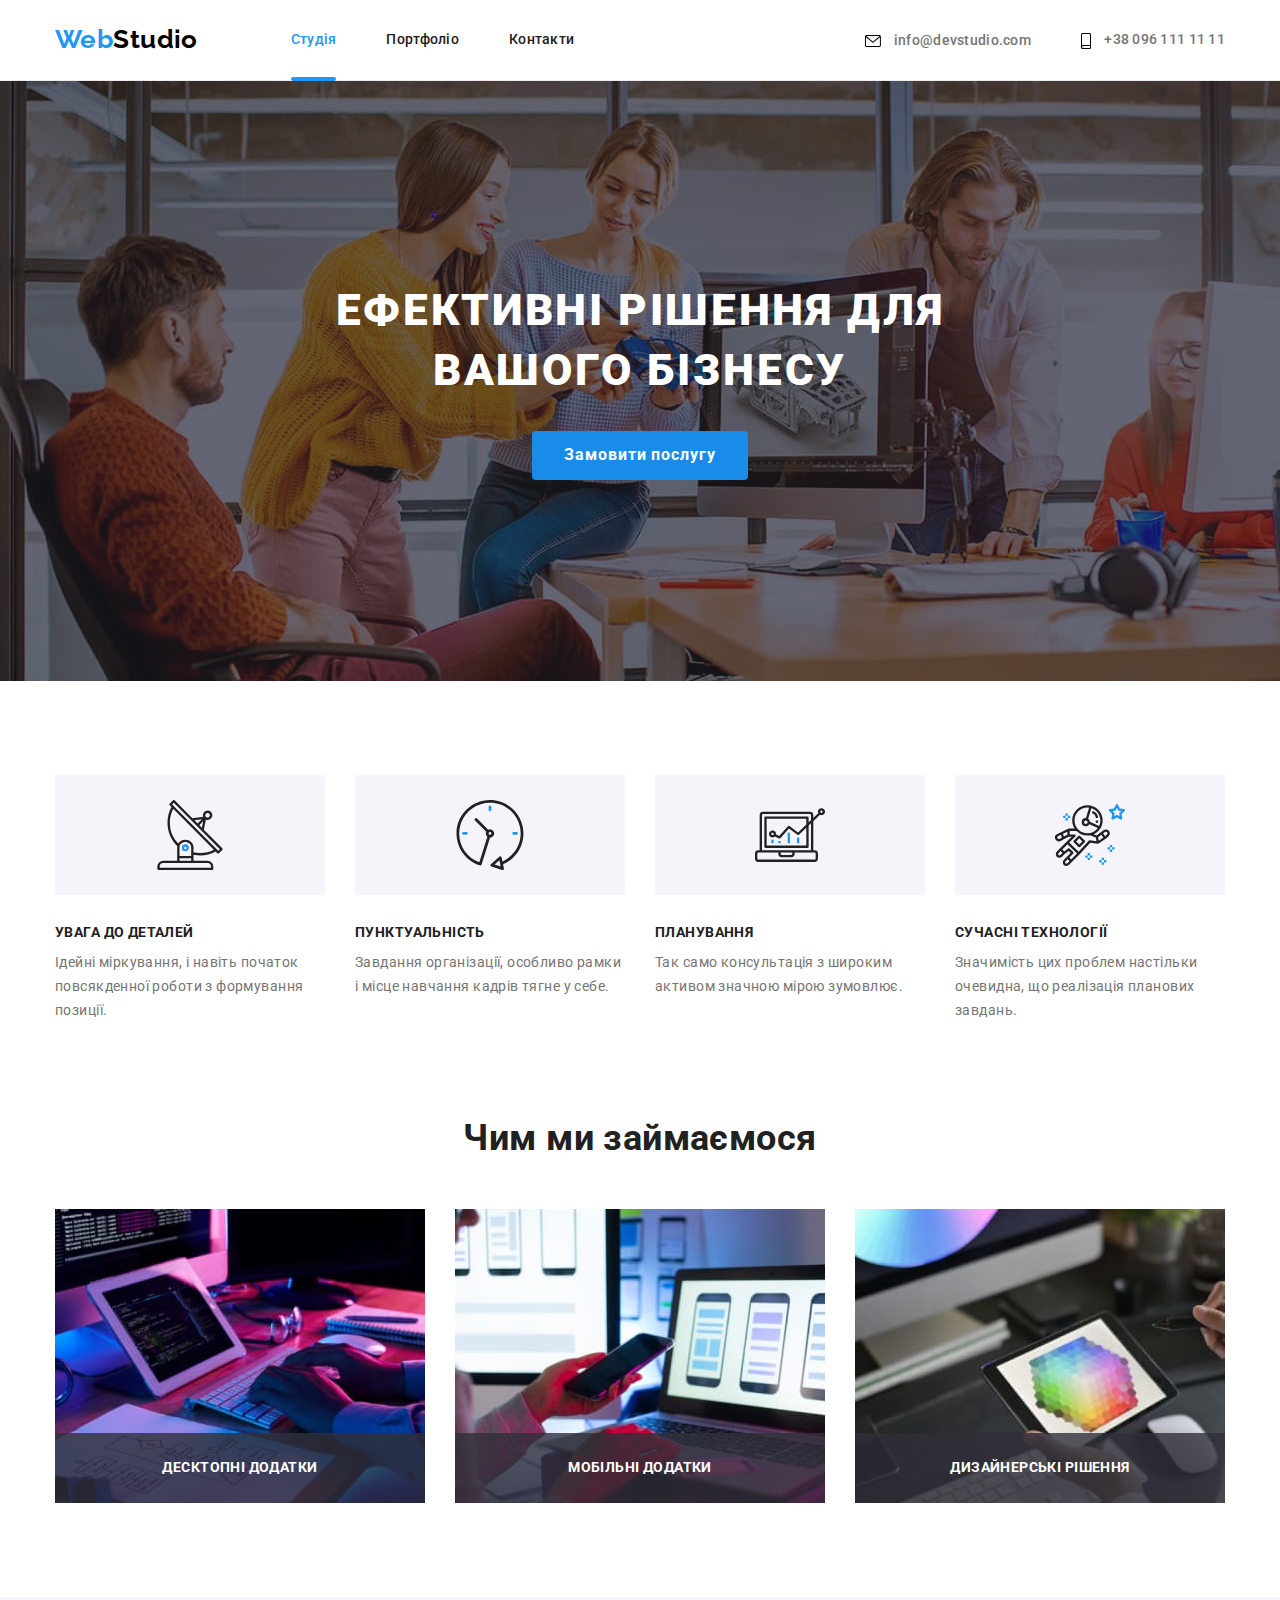
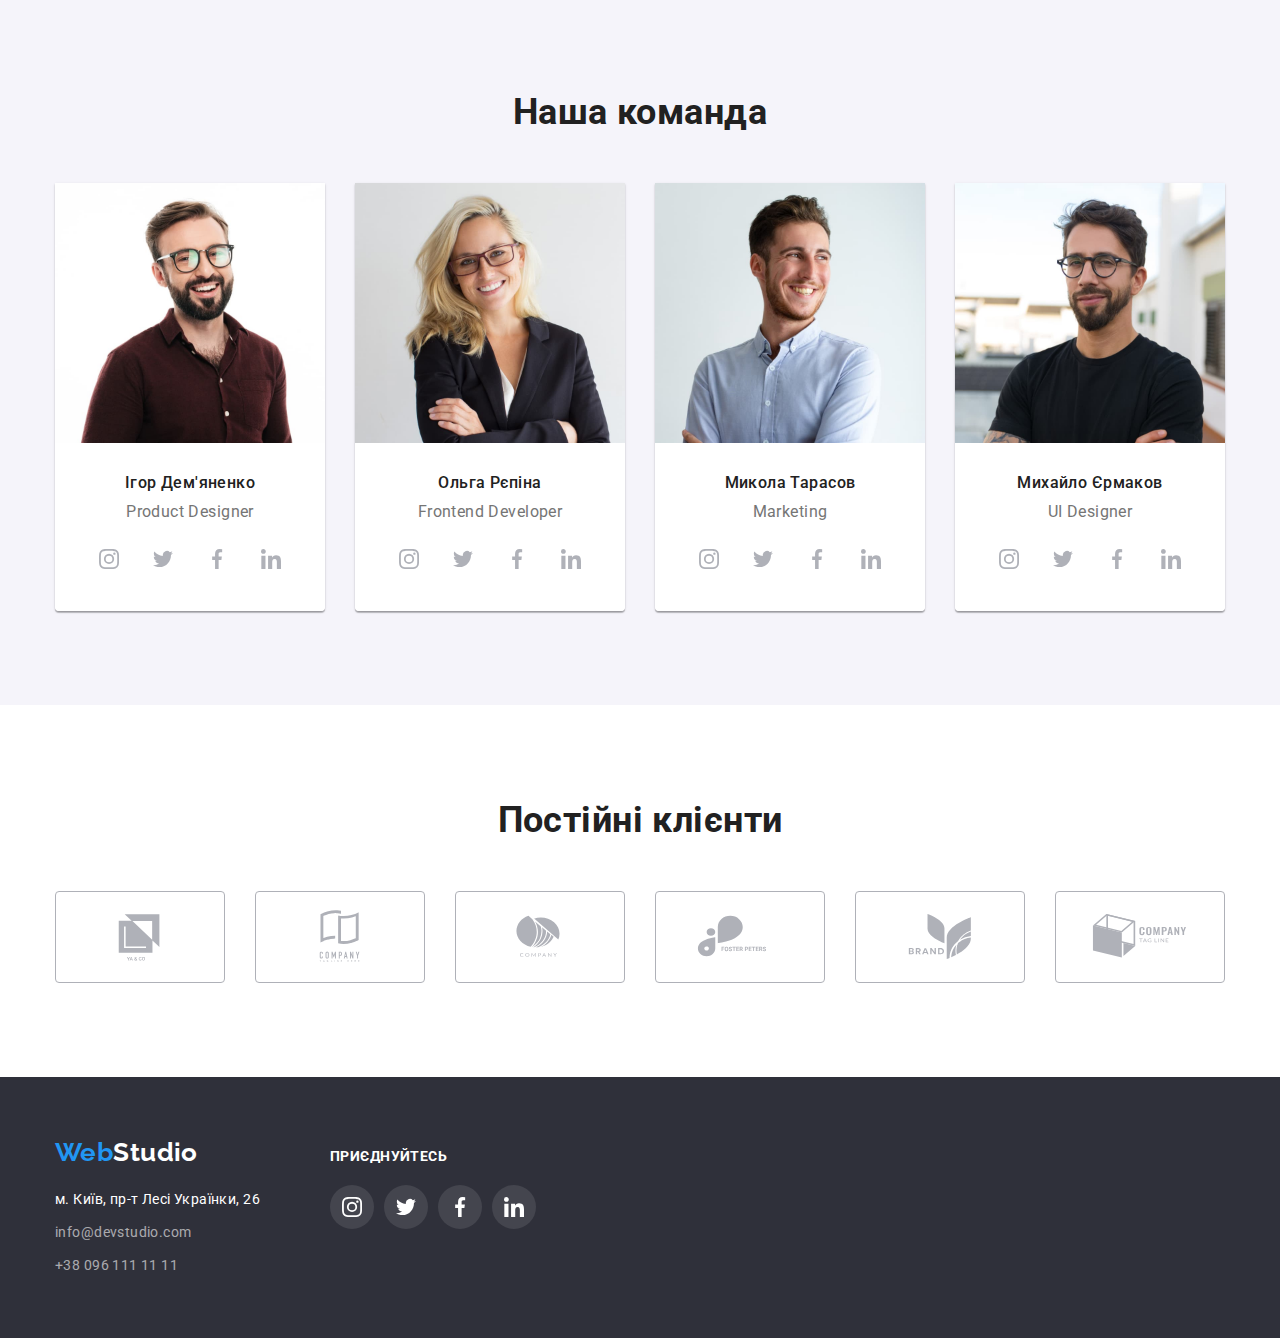
==== index.html @ 35d609b6 "початок дз5" ====
<!DOCTYPE html>
<html lang="uk">
  <head>
    <meta charset="UTF-8" />
    <meta http-equiv="X-UA-Compatible" content="IE=edge" />
    <meta name="viewport" content="width=device-width, initial-scale=1.0" />
    <title>Document</title>
    <link
      href="https://fonts.googleapis.com/css2?family=Raleway:wght@700&family=Roboto:wght@400;500;700;900&display=swap"
      rel="stylesheet"
    />
    <link
      rel="stylesheet"
      href="https://cdnjs.cloudflare.com/ajax/libs/modern-normalize/1.1.0/modern-normalize.min.css"
    />
    <link rel="stylesheet" href="./css/styles.css" />
  </head>
  <body>
    <!-- Шапка Студія-->
    <header class="header">
      <div class="header-main container">
        <a href="./index.html" class="nav-logo"><span class="logo-text">Web</span>Studio</a>
        <nav class="site-nav">
          <ul class="list-nav">
            <li><a href="./index.html" class="current header-link">Студія</a></li>
            <li><a href="./portfolio.html" class="header-link">Портфоліо</a></li>
            <li><a href="" class="header-link">Контакти</a></li>
          </ul>
        </nav>
        <ul class="list-contact">
          <li>
            <a class="contact-link" href="mailto:info@devstudio.com">
              <svg class="contact-icon" width="16px" height="12px">
                <use href="./images/icons.svg#icon-envelope"></use>
              </svg>
              info@devstudio.com</a
            >
          </li>
          <li>
            <a class="contact-link" href="tel:380961111111"
              ><svg class="contact-icon" width="10px" height="16px">
                <use href="./images/icons.svg#icon-smartphone"></use>
              </svg>
              +38 096 111 11 11</a
            >
          </li>
        </ul>
      </div>
    </header>

    <main>
      <!--Герой-->
      <section class="hero">
        <div class="container">
          <h1 class="hero-title">Ефективні рішення для вашого бізнесу</h1>
          <button type="button" class="hero-button">Замовити послугу</button>
        </div>
      </section>

      <!--Переваги студії-->
      <section class="advantages section">
        <div class="container">
          <h2 class="visually-hidden">Переваги Студії</h2>
          <ul class="advantages-main">
            <li class="advantages-item">
              <div class="advantages-icon">
                <svg width="70px" height="70px">
                  <use href="./images/icons.svg#icon-antenna"></use>
                </svg>
              </div>
              <div class="advantages-content">
                <h3 class="advantages-title">Увага до деталей</h3>
                <p class="advantages-text">
                  Ідейні міркування, і навіть початок повсякденної роботи з формування позиції.
                </p>
              </div>
            </li>
            <li class="advantages-item">
              <div class="advantages-icon">
                <svg width="70px" height="70px">
                  <use href="./images/icons.svg#icon-clock"></use>
                </svg>
              </div>
              <div class="advantages-content">
                <h3 class="advantages-title">Пунктуальність</h3>
                <p class="advantages-text">
                  Завдання організації, особливо рамки і місце навчання кадрів тягне у себе.
                </p>
              </div>
            </li>
            <li class="advantages-item">
              <div class="advantages-icon">
                <svg width="70px" height="70px">
                  <use href="./images/icons.svg#icon-diagram"></use>
                </svg>
              </div>
              <div class="advantages-content">
                <h3 class="advantages-title">Планування</h3>
                <p class="advantages-text">
                  Так само консультація з широким активом значною мірою зумовлює.
                </p>
              </div>
            </li>
            <li class="advantages-item">
              <div class="advantages-icon">
                <svg width="70px" height="70px">
                  <use href="./images/icons.svg#icon-astronaut"></use>
                </svg>
              </div>
              <div class="advantages-content">
                <h3 class="advantages-title">Сучасні технології</h3>
                <p class="advantages-text">
                  Значимість цих проблем настільки очевидна, що реалізація планових завдань.
                </p>
              </div>
            </li>
          </ul>
        </div>
      </section>
      <!--Чим ми займаємось-->
      <section class="work section no-padding">
        <div class="container">
          <h2 class="work-title">Чим ми займаємося</h2>
          <ul class="work-main">
            <li class="work-item">
              <img
                class="work-img"
                src="./images/logo-1.jpg"
                alt="Робота It-спеціаліста з портативним комп'ютером"
                width="370"
              />
              <div class="work-thumb">
                <p class="work-text">Десктопні додатки</p>
              </div>
            </li>
            <li class="work-item">
              <img
                class="work-img"
                src="./images/logo-2.jpg"
                alt="Робота It-спеціаліста пралельно з комп'ютером та смартфоном"
                width="370"
              />
              <div class="work-thumb">
                <p class="work-text">Мобільні додатки</p>
              </div>
            </li>
            <li class="work-item">
              <img
                class="work-img"
                src="./images/logo-3.jpg"
                alt="Робота It-спеціаліста на планшеті з палітрою"
                width="370"
              />
              <div class="work-thumb">
                <p class="work-text">Дизайнерські рішення</p>
              </div>
            </li>
          </ul>
        </div>
      </section>
      <!--Наша команда-->
      <section class="team section">
        <div class="container">
          <h2 class="team-title">Наша команда</h2>
          <ul class="team-main">
            <li class="team-main-item">
              <img
                class="team-img"
                src="./images/igor.jpg"
                alt="Співробітник компанії Ігор Дем'яненко"
                width="270"
              />
              <div class="team-card">
                <h3 class="title-name">Ігор Дем'яненко</h3>
                <p class="team-text">Product Designer</p>
                <ul class="team-list">
                  <li class="team-item">
                    <a class="team-link" href="" target="_blank" rel="noopener noreferrer nofollow">
                      <svg class="team-icon" width="20px" height="20px">
                        <use href="./images/icons.svg#icon-instagram"></use>
                      </svg>
                    </a>
                  </li>
                  <li>
                    <a class="team-link" href="" target="_blank" rel="noopener noreferrer nofollow">
                      <svg class="team-icon" width="20px" height="20px">
                        <use href="./images/icons.svg#icon-twitter"></use>
                      </svg>
                    </a>
                  </li>
                  <li>
                    <a class="team-link" href="" target="_blank" rel="noopener noreferrer nofollow">
                      <svg class="team-icon" width="20px" height="20px">
                        <use href="./images/icons.svg#icon-facebook"></use>
                      </svg>
                    </a>
                  </li>
                  <li>
                    <a class="team-link" href="" target="_blank" rel="noopener noreferrer nofollow">
                      <svg class="team-icon" width="20px" height="20px">
                        <use href="./images/icons.svg#icon-linkedin"></use>
                      </svg>
                    </a>
                  </li>
                </ul>
              </div>
            </li>
            <li class="team-main-item">
              <img
                class="team-img"
                src="./images/olga.jpg"
                alt="Співробітник компанії Ольга Рєпіна"
                width="270"
              />
              <div class="team-card">
                <h3 class="title-name">Ольга Рєпіна</h3>
                <p class="team-text">Frontend Developer</p>
                <ul class="team-list">
                  <li class="team-item">
                    <a class="team-link" href="" target="_blank" rel="noopener noreferrer nofollow">
                      <svg class="team-icon" width="20px" height="20px">
                        <use href="./images/icons.svg#icon-instagram"></use>
                      </svg>
                    </a>
                  </li>
                  <li>
                    <a class="team-link" href="" target="_blank" rel="noopener noreferrer nofollow">
                      <svg class="team-icon" width="20px" height="20px">
                        <use href="./images/icons.svg#icon-twitter"></use>
                      </svg>
                    </a>
                  </li>
                  <li>
                    <a class="team-link" href="" target="_blank" rel="noopener noreferrer nofollow">
                      <svg class="team-icon" width="20px" height="20px">
                        <use href="./images/icons.svg#icon-facebook"></use>
                      </svg>
                    </a>
                  </li>
                  <li>
                    <a class="team-link" href="" target="_blank" rel="noopener noreferrer nofollow">
                      <svg class="team-icon" width="20px" height="20px">
                        <use href="./images/icons.svg#icon-linkedin"></use>
                      </svg>
                    </a>
                  </li>
                </ul>
              </div>
            </li>
            <li class="team-main-item">
              <img
                class="team-img"
                src="./images/mikola.jpg"
                alt="Співробітник компанії Микола Тарасов"
                width="270"
              />
              <div class="team-card">
                <h3 class="title-name">Микола Тарасов</h3>
                <p class="team-text">Marketing</p>
                <ul class="team-list">
                  <li class="team-item">
                    <a class="team-link" href="" target="_blank" rel="noopener noreferrer nofollow">
                      <svg class="team-icon" width="20px" height="20px">
                        <use href="./images/icons.svg#icon-instagram"></use>
                      </svg>
                    </a>
                  </li>
                  <li>
                    <a class="team-link" href="" target="_blank" rel="noopener noreferrer nofollow">
                      <svg class="team-icon" width="20px" height="20px">
                        <use href="./images/icons.svg#icon-twitter"></use>
                      </svg>
                    </a>
                  </li>
                  <li>
                    <a class="team-link" href="" target="_blank" rel="noopener noreferrer nofollow">
                      <svg class="team-icon" width="20px" height="20px">
                        <use href="./images/icons.svg#icon-facebook"></use>
                      </svg>
                    </a>
                  </li>
                  <li>
                    <a class="team-link" href="" target="_blank" rel="noopener noreferrer nofollow">
                      <svg class="team-icon" width="20px" height="20px">
                        <use href="./images/icons.svg#icon-linkedin"></use>
                      </svg>
                    </a>
                  </li>
                </ul>
              </div>
            </li>
            <li class="team-main-item">
              <img
                class="team-img"
                src="./images/micha.jpg"
                alt="Співробітник компанії Михайло Єрмаков"
                width="270"
              />
              <div class="team-card">
                <h3 class="title-name">Михайло Єрмаков</h3>
                <p class="team-text">UI Designer</p>
                <ul class="team-list">
                  <li class="team-item">
                    <a class="team-link" href="" target="_blank" rel="noopener noreferrer nofollow">
                      <svg class="team-icon" width="20px" height="20px">
                        <use href="./images/icons.svg#icon-instagram"></use>
                      </svg>
                    </a>
                  </li>
                  <li>
                    <a class="team-link" href="" target="_blank" rel="noopener noreferrer nofollow">
                      <svg class="team-icon" width="20px" height="20px">
                        <use href="./images/icons.svg#icon-twitter"></use>
                      </svg>
                    </a>
                  </li>
                  <li>
                    <a class="team-link" href="" target="_blank" rel="noopener noreferrer nofollow">
                      <svg class="team-icon" width="20px" height="20px">
                        <use href="./images/icons.svg#icon-facebook"></use>
                      </svg>
                    </a>
                  </li>
                  <li>
                    <a class="team-link" href="" target="_blank" rel="noopener noreferrer nofollow">
                      <svg class="team-icon" width="20px" height="20px">
                        <use href="./images/icons.svg#icon-linkedin"></use>
                      </svg>
                    </a>
                  </li>
                </ul>
              </div>
            </li>
          </ul>
        </div>
      </section>
      <!-- Клієнти -->
      <section class="section">
        <div class="container">
          <h2 class="clients-title">Постійні клієнти</h2>
          <ul class="clients-list">
            <li class="clients-item">
              <a class="clients-link" href="" target="_blank" rel="noopener noreferrer nofollow">
                <svg class="clients-icon" width="106px" height="60px">
                  <use href="./images/icons.svg#icon-Logo1"></use>
                </svg>
              </a>
            </li>
            <li>
              <a class="clients-link" href="" target="_blank" rel="noopener noreferrer nofollow">
                <svg class="clients-icon" width="106px" height="60px">
                  <use href="./images/icons.svg#icon-Logo2"></use>
                </svg>
              </a>
            </li>
            <li>
              <a class="clients-link" href="" target="_blank" rel="noopener noreferrer nofollow"
                ><svg class="clients-icon" width="106px" height="60px">
                  <use href="./images/icons.svg#icon-Logo3"></use>
                </svg>
              </a>
            </li>
            <li>
              <a class="clients-link" href="" target="_blank" rel="noopener noreferrer nofollow"
                ><svg class="clients-icon" width="106px" height="60px">
                  <use href="./images/icons.svg#icon-Logo4"></use>
                </svg>
              </a>
            </li>
            <li>
              <a class="clients-link" href="" target="_blank" rel="noopener noreferrer nofollow"
                ><svg class="clients-icon" width="106px" height="60px">
                  <use href="./images/icons.svg#icon-Logo5"></use>
                </svg>
              </a>
            </li>
            <li>
              <a class="clients-link" href="" target="_blank" rel="noopener noreferrer nofollow"
                ><svg class="clients-icon" width="106px" height="60px">
                  <use href="./images/icons.svg#icon-Logo6"></use>
                </svg>
              </a>
            </li>
          </ul>
        </div>
      </section>
    </main>
    <!--Підвал-->
    <footer class="footer">
      <div class="container footer-flex">
        <div>
          <a href="./index.html" class="footer-logo"><span class="logo-text">Web</span>Studio</a>
          <address class="footer-address">
            <ul class="footer-list">
              <li>
                <a
                  href="https://goo.gl/maps/YVGoE1bEiSxg67Ht5"
                  target="_blank"
                  rel="noreferrer noopener"
                  class="footer-link footer-color"
                  >м. Київ, пр-т Лесі Українки, 26<br
                /></a>
              </li>
              <li>
                <a href="mailto:info@devstudio.com" class="footer-link">info@devstudio.com</a><br />
              </li>
              <li><a href="tel:380961111111" class="footer-link">+38 096 111 11 11</a></li>
            </ul>
          </address>
        </div>
        <div class="footer-social">
          <p class="social-title">Приєднуйтесь</p>
          <ul class="social-list">
            <li>
              <a class="social-link" href="" target="_blank" rel="noreferrer noopener">
                <svg class="social-icon" width="20px" height="20px">
                  <use href="./images/icons.svg#icon-instagram"></use>
                </svg>
              </a>
            </li>
            <li>
              <a class="social-link" href="" target="_blank" rel="noreferrer noopener">
                <svg class="social-icon" width="20px" height="20px">
                  <use href="./images/icons.svg#icon-twitter"></use>
                </svg>
              </a>
            </li>
            <li>
              <a class="social-link" href="" target="_blank" rel="noreferrer noopener">
                <svg class="social-icon" width="20px" height="20px">
                  <use href="./images/icons.svg#icon-facebook"></use>
                </svg>
              </a>
            </li>
            <li>
              <a class="social-link" href="" target="_blank" rel="noreferrer noopener">
                <svg class="social-icon" width="20px" height="20px">
                  <use href="./images/icons.svg#icon-linkedin"></use>
                </svg>
              </a>
            </li>
          </ul>
        </div>
      </div>
    </footer>
  </body>
</html>
---- css/styles.css ----
:root{
    --primary-text-color:#212121;
    --text-color:#757575;
    --white-color:#FFFFFF;
    --blue-color:#2196F3;
}

/* основний колір текст color#212121:  */
/* вторинний колір текст color#757575*/
/* color: #FFFFFF білий */
/* color: #2196F3 блакитний */
/* футер мейл телефон color: rgba(255, 255, 255, 0.6) */

body{
    color: var(--primary-text-color);
    background-color:var(--white-color);
    font-family: 'Roboto', sans-serif;
    font-size: 14px;
    letter-spacing: 0.03em;    
    }

/* Загальні стилі */

ul {
    list-style: none;   
}

h1, h2, h3, p, ul {
    margin: 0;
    padding: 0;
}

.section {
    padding-top: 94px;
    padding-bottom: 94px;
}

.no-padding {
    padding-top: 0;
}


.container {
    margin: 0 auto;
    width: 1200px;
    padding-left: 15px;
    padding-right: 15px;    
}

.visually-hidden {
    position: absolute;
    width: 1px;
    height: 1px;
    margin: -1px;
    border: 0;
    padding: 0;
    white-space: nowrap;
    clip-path: inset(100%);
    clip: rect(0 0 0 0);
    overflow: hidden;
}


/* Header */

.header {
    border-bottom: 1px solid #ECECEC;
}
.header-main{
    display: flex; 
}

/* Лого */

.nav-logo,
.footer-logo,
.logo-text{
font-family: 'Raleway', sans-serif;
font-weight: 700;
font-size: 26px;
line-height: 1.2;
text-decoration: none;
}
.nav-logo{
    color: #000000; 
    padding-top: 24px;
    padding-bottom: 25px;
    margin-right: 93px;
}
.footer-logo{
    color: var(--white-color);
}

.logo-text{
    color:var(--blue-color);
}

/* Nav */

.site-nav {
    display: flex;
    align-items: center;
}

.list-nav{
display: flex;
}

.list-nav li{    
    margin-right: 50px;
}

.list-nav li:last-child{
    margin-right: 0;
}

.list-contact a,
.list-nav a{
    font-weight: 500;    
    line-height: 1.14;
    letter-spacing: 0.02em;
    text-decoration: none;   
}
.list-contact a{
    color: var(--text-color);
}
.list-nav a {
    position: relative;
    color: var(--primary-text-color);   
}

.list-nav a.current{
     color: var(--blue-color);      
    
}

.current::after {
    content: "";
    position: absolute;
    left: 0;
    bottom: -1px;
    width: 100%;
    height: 4px;
    background-color: var(--blue-color);
    border-radius: 2px;           
}

.list-nav a:hover,
.list-nav a:focus, 
.list-contact a:hover,
.list-contact a:focus{
    color: var(--blue-color);
}

.header-link {
    display: block;
    padding-top: 32px;
    padding-bottom: 32px;
}
.list-contact{
    display: flex;
    align-items: center;
    margin-left: auto;
}

.list-contact li+li{
    margin-left: 50px;
}

.contact-icon{
    vertical-align: middle;
    margin-right: 10px;
}

.contact-link:hover,
.contact-link:focus{
    fill: var(--blue-color);
}



/* Cтилі html */

/* Hero */

.hero {
    height: 600px;
    max-width: 1600px;
    margin-left: auto;
    margin-right: auto;
    padding-top: 200px;
    padding-bottom: 200px;
    text-align: center;

    background-color: #2F303A;    
    background-image: 
    linear-gradient(to top, rgba(47, 48, 58, 0.4), rgba(47, 48, 58, 0.4)),
    url("../images/hero.jpg");   
}
   
.hero-title {    
    margin: 0 auto;
    width: 696px;

    color: var(--white-color);
    font-weight: 900;
    font-size: 44px;
    line-height: 1.36;    
    letter-spacing: 0.06em;
    text-transform: uppercase;        
}
.hero-button {
    display: inline-flex;
    align-items: center;
    justify-content: center;
    padding-top: 10px;
    padding-bottom: 10px;
    margin-top: 30px;
    border-radius: 4px;
    border: transparent;
    min-width: 216px;

    color: var(--white-color);
    background-color: #188CE8;
    cursor: pointer;
    font-family: inherit;
    font-weight: 700;
    font-size: 16px;
    line-height: 1.8;    
    letter-spacing: 0.06em;         
}
.hero-button:hover,
.hero-button:focus {
   background-color: var(--blue-color);
}

/* Переваги студії */

.advantages-main{
    display: flex;
}

.advantages-main li+li{
    margin-left: 30px;
}

.advantages-content{
    width: 270px;
}

.advantages-title{
margin-bottom: 10px;

font-weight: 700;
font-size: 14px;
line-height: 1.14;    
text-transform: uppercase;   
}
.advantages-text{
    line-height: 1.7;
    color: var(--text-color);
}

.advantages-icon{
    width: 270px;
    height: 120px;
    background-color: #F5F4FA;
    display: flex;
    justify-content: center;
    align-items: center;
    margin-bottom: 30px;
}

/* Чим ми займаємось *
/* Наша команда */

.work-main{
    display: flex;   
}
.work-main li+li{
    margin-left: 30px;
}
.work-img{
    display: block;
}

.work-title,
.team-title,
.clients-title{
text-align: center;
margin-bottom: 50px;

font-weight: 700;
font-size: 36px;
line-height: 1.17;    
}

.work-item{
    position: relative;
}

.work-thumb{
  position: absolute;
  width: 370px;
  height: 70px; 
  left: 0;  
  bottom: 0;
  background-color: rgba(47, 48, 58, 0.8);;
}

.work-text{
position: absolute; 
top: 50%;  
left: 50%; 
transform: translate(-50%, -50%);
font-weight: 700;
line-height: 1.14;
text-align: center;
text-transform: uppercase;
color: var(--white-color);  
    }

/* Наша команда */

.title-name,
.team-text{
font-size: 16px;
line-height: 1.19;
}
.title-name {
margin-bottom: 10px;
font-weight: 500;    
}

.team-text {
color: var(--text-color);    
}
.team {
    background-color: #F5F4FA;     
}

.team-main {
    display: flex;
    text-align: center;
    gap: 30px;
}


.team-card{
    width: 270px;
    padding-top: 30px;
    padding-bottom: 30px;
    border-radius: 0px 0px 4px 4px;
    background: var(--white-color);
}
.team-img{
    display: block;
}

.team-list{
display: flex;
justify-content: space-between;
margin-left: 32px;
margin-right: 32px;
margin-top: 16px;
}


.team-link{
    display: flex;
    justify-content: center;
    align-items: center;
    width: 44px;
    height: 44px;
    padding: 12px;
    border-radius: 50%;
    color:#AFB1B8;
}

.team-link:hover,
.team-link:focus{
    background-color: var(--blue-color);
    color: var(--white-color);
}

.team-icon{
   fill: currentColor;
}

.team-main-item{
    box-shadow: 0px 1px 3px rgba(0, 0, 0, 0.12), 0px 1px 1px rgba(0, 0, 0, 0.14), 0px 2px 1px rgba(0, 0, 0, 0.2);
    border-radius: 0px 0px 4px 4px;
}



/* Постійні клієнти */

.clients-list{
    display: flex; 
    gap: 30px;   
}

.clients-link{  
   display: flex;
   justify-content: center;
   align-items: center;
   width: 170px;
   height: 92px;
   border: 1px solid#AFB1B8 ;
   border-radius: 4px;   
}

.clients-icon{
    fill: #AFB1B8;
}

.clients-link:hover,
.clients-link:focus{
   border-color: var(--blue-color);
}

.clients-link:hover svg,
.clients-link:focus svg{
    fill: var(--blue-color);
}



/* Footer */
.footer {
 padding-top: 60px;
 padding-bottom: 60px;
 background: #2F303A;  
}

.footer-flex{
    display: flex;
    align-items: baseline;
}

.footer-logo{
    display: inline-block;
    margin-bottom: 20px;
}

.footer-list li+li {
  margin-top: 9px;
}

.footer-link{
    display: inline-block;
    
    color: rgba(255, 255, 255, 0.6);
    line-height: 1.71;
    text-decoration: none;
    font-style: normal;      
}

.footer-color{
    color: var(--white-color);
}
.footer-link:hover,
.footer-link:focus{
    color: var(--blue-color);
}

.social-list{
    display: flex;
    gap: 10px;
}

.social-link{
    display: flex;
    justify-content: center;
    align-items: center;    
    width: 44px;
    height: 44px;
    border-radius: 50%;
    background-color: rgba(255, 255, 255, 0.1);
}

.social-icon{
    fill: var(--white-color);
}

.social-link:hover,
.social-link:focus{
    background-color: var(--blue-color);
}

.social-title{
        font-weight: 700;
        font-size: 14px;
        line-height: 1.14;        
        text-transform: uppercase;
        margin-bottom: 20px;    
        color:var(--white-color);
}

.footer-social{
    margin-left: 70px;
}


 /* Стилі портфоліо */

/* Кнопки портфоліо */

.filter {
    display: flex;
    justify-content: center; 
    margin-bottom: 50px;  
}

.projects-button{
    display: inline-block;
    text-align: center;
    padding: 6px 22px;
    border-radius: 4px;
    border: transparent;
        
    color: var(--primary-text-color);  
    background-color: #F5F4FA;
    cursor: pointer;
    font-family: inherit;
    font-weight: 500;
    font-size: 16px;
    line-height: 1.6;      
}

.filter li+li{
    margin-left: 8px;
}


.projects-button:hover,
.projects-button:focus{
    color: var(--white-color);
    background-color: var(--blue-color);
    box-shadow: 0px 3px 1px rgba(0, 0, 0, 0.1), 0px 1px 2px rgba(0, 0, 0, 0.08), 0px 2px 2px rgba(0, 0, 0, 0.12);
}

.button-all{
    padding-left: 25px;
    padding-right: 25px;
}


/* Портфоліо */

.projects-list{
    display: flex;
    flex-wrap: wrap;
    gap: 30px;
}

.projects-item{
    width: calc( (100% - 60px) / 3);    
}

.projects-item:hover,
.projects-item:focus{
    box-shadow: 0px 1px 1px rgba(0, 0, 0, 0.12), 0px 4px 4px rgba(0, 0, 0, 0.06), 1px 4px 6px rgba(0, 0, 0, 0.16);
}


.projects-title {
margin-bottom: 4px;

color: var(--primary-text-color);
font-weight: 700;
font-size: 18px;
line-height: 2; 
letter-spacing: 0.06em; 
}

.projects-text{
color: var(--text-color);
text-decoration: none;
font-size: 16px;
line-height: 1.9;
}

.projects-list a{
    text-decoration: none;
}

.projects-img{
    display: block;
}

.card-lower{
    width: 370px;
    padding-top: 20px;
    padding-bottom: 20px; 
    padding-left: 24px;  
    padding-right: 24px; 
    border-left: 1px solid #EEEEEE; 
    border-right: 1px solid #EEEEEE;
    border-bottom: 1px solid #EEEEEE;
}
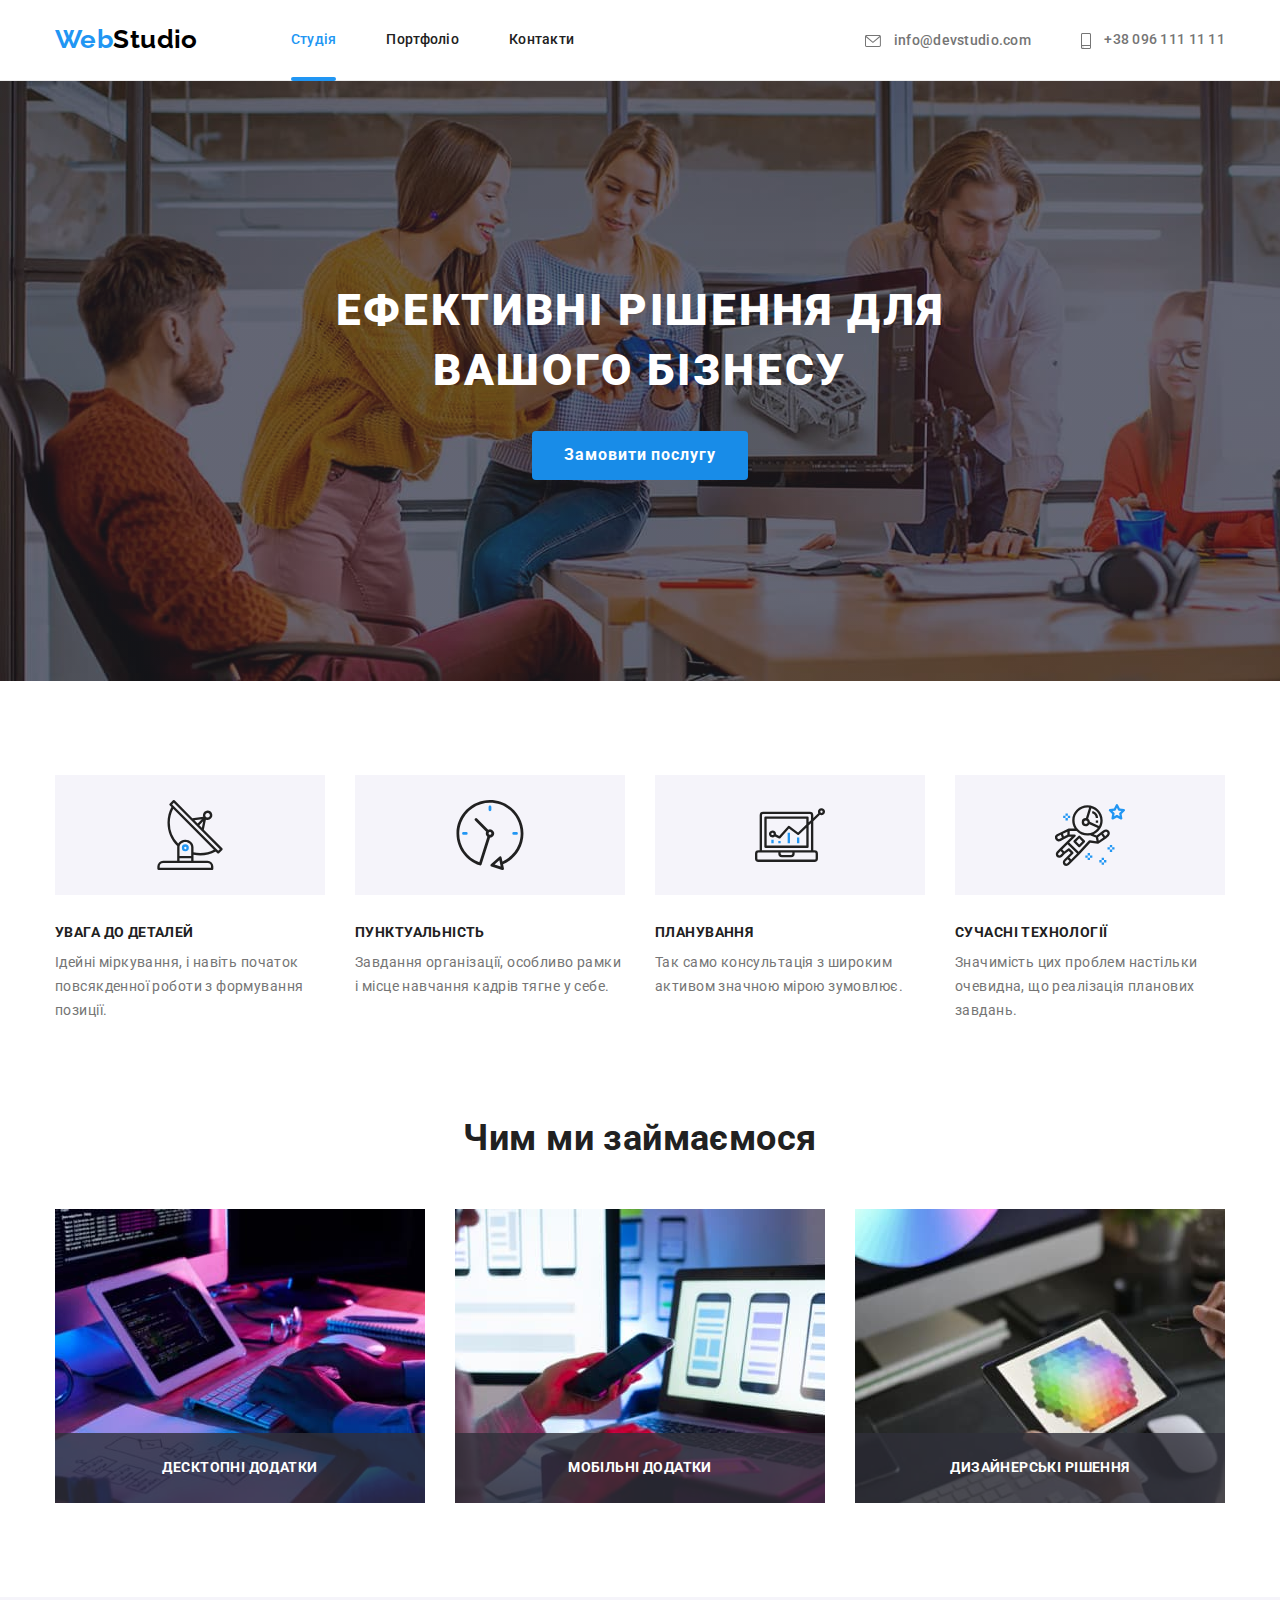
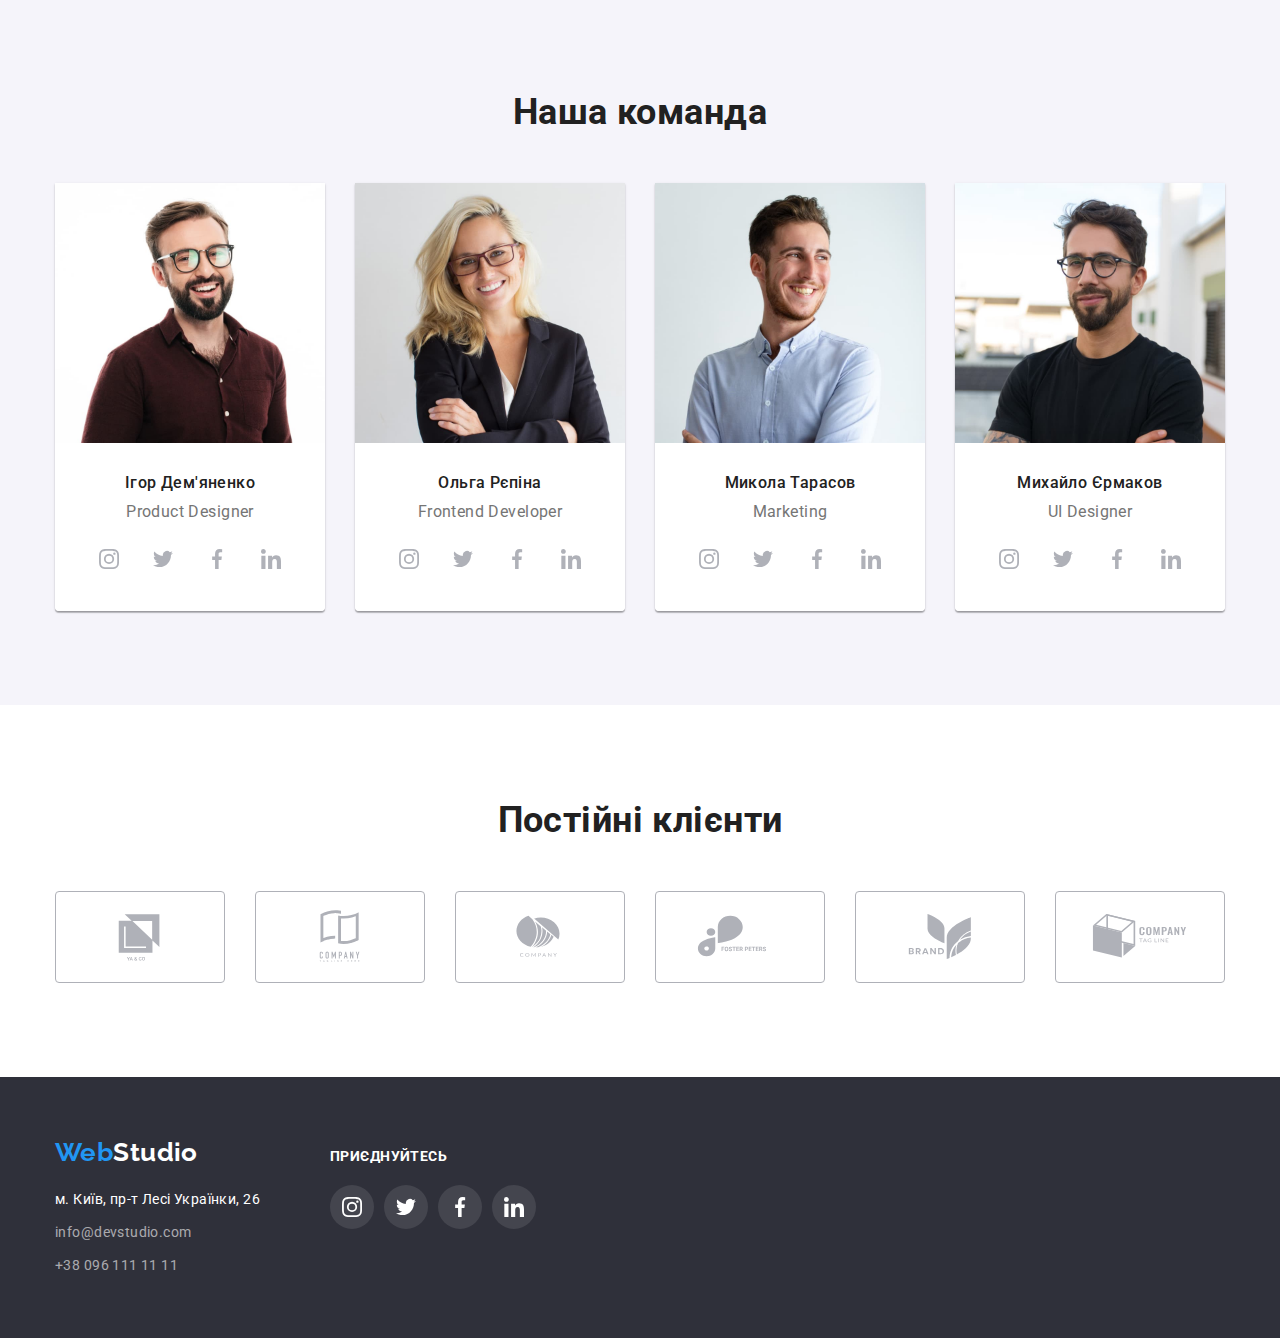
==== commit b3e7f934: "+animation" ====
--- a/index.html
+++ b/index.html
@@ -30,7 +30,7 @@
         <ul class="list-contact">
           <li>
             <a class="contact-link" href="mailto:info@devstudio.com">
-              <svg class="contact-icon" width="16px" height="12px">
+              <svg class="contact-icon" width="16" height="12">
                 <use href="./images/icons.svg#icon-envelope"></use>
               </svg>
               info@devstudio.com</a
@@ -38,7 +38,7 @@
           </li>
           <li>
             <a class="contact-link" href="tel:380961111111"
-              ><svg class="contact-icon" width="10px" height="16px">
+              ><svg class="contact-icon" width="10" height="16">
                 <use href="./images/icons.svg#icon-smartphone"></use>
               </svg>
               +38 096 111 11 11</a
@@ -53,7 +53,7 @@
       <section class="hero">
         <div class="container">
           <h1 class="hero-title">Ефективні рішення для вашого бізнесу</h1>
-          <button type="button" class="hero-button">Замовити послугу</button>
+          <button data-modal-open type="button" class="hero-button">Замовити послугу</button>
         </div>
       </section>
 
@@ -443,5 +443,15 @@
         </div>
       </div>
     </footer>
+    <div class="backdrop is-hidden" data-modal>
+      <div class="modal">
+        <button data-modal-close class="modal-close">
+          <svg class="modal-close-icon" width="18" height="18">
+            <use href="./images/icons.svg#icon-close"></use>
+          </svg>
+        </button>
+      </div>
+    </div>
+    <script src="./modal.js"></script>
   </body>
 </html>
--- a/css/styles.css
+++ b/css/styles.css
@@ -120,14 +120,16 @@
     font-weight: 500;    
     line-height: 1.14;
     letter-spacing: 0.02em;
-    text-decoration: none;   
+    text-decoration: none;      
 }
 .list-contact a{
     color: var(--text-color);
+    transition: color 250ms cubic-bezier(0.4, 0, 0.2, 1);
 }
 .list-nav a {
     position: relative;
-    color: var(--primary-text-color);   
+    color: var(--primary-text-color);
+    transition: color 250ms cubic-bezier(0.4, 0, 0.2, 1);
 }
 
 .list-nav a.current{
@@ -171,13 +173,13 @@
 .contact-icon{
     vertical-align: middle;
     margin-right: 10px;
-}
+    fill: currentColor;   
+   }
 
 .contact-link:hover,
-.contact-link:focus{
+.contact-link:focus {
     fill: var(--blue-color);
 }
-
 
 
 /* Cтилі html */
@@ -228,7 +230,9 @@
     font-weight: 700;
     font-size: 16px;
     line-height: 1.8;    
-    letter-spacing: 0.06em;         
+    letter-spacing: 0.06em; 
+    
+    transition: background-color 250ms cubic-bezier(0.4, 0, 0.2, 1);
 }
 .hero-button:hover,
 .hero-button:focus {
@@ -376,6 +380,8 @@
     padding: 12px;
     border-radius: 50%;
     color:#AFB1B8;
+    background-color: var(--white-color);
+    transition: color 250ms cubic-bezier(0.4, 0, 0.2, 1), background-color 250ms cubic-bezier(0.4, 0, 0.2, 1);
 }
 
 .team-link:hover,
@@ -409,11 +415,13 @@
    width: 170px;
    height: 92px;
    border: 1px solid#AFB1B8 ;
-   border-radius: 4px;   
+   border-radius: 4px; 
+   transition: border-color 250ms cubic-bezier(0.4, 0, 0.2, 1);
 }
 
 .clients-icon{
     fill: #AFB1B8;
+    transition: fill 250ms cubic-bezier(0.4, 0, 0.2, 1);
 }
 
 .clients-link:hover,
@@ -455,7 +463,8 @@
     color: rgba(255, 255, 255, 0.6);
     line-height: 1.71;
     text-decoration: none;
-    font-style: normal;      
+    font-style: normal; 
+    transition: color 250ms cubic-bezier(0.4, 0, 0.2, 1);
 }
 
 .footer-color{
@@ -479,6 +488,7 @@
     height: 44px;
     border-radius: 50%;
     background-color: rgba(255, 255, 255, 0.1);
+    transition: background-color 250ms cubic-bezier(0.4, 0, 0.2, 1);
 }
 
 .social-icon{
@@ -527,7 +537,8 @@
     font-family: inherit;
     font-weight: 500;
     font-size: 16px;
-    line-height: 1.6;      
+    line-height: 1.6; 
+    transition: color 250ms cubic-bezier(0.4, 0, 0.2, 1), background-color 250ms cubic-bezier(0.4, 0, 0.2, 1), box-shadow 250ms cubic-bezier(0.4, 0, 0.2, 1);
 }
 
 .filter li+li{
@@ -557,7 +568,8 @@
 }
 
 .projects-item{
-    width: calc( (100% - 60px) / 3);    
+    width: calc( (100% - 60px) / 3);
+    transition: box-shadow 250ms cubic-bezier(0.4, 0, 0.2, 1);  
 }
 
 .projects-item:hover,
@@ -588,8 +600,37 @@
 }
 
 .projects-img{
-    display: block;
-}
+    display: block; 
+    overflow: hidden;
+     
+}
+.card-top{
+    position: relative; 
+    overflow: hidden;    
+}
+
+.card-overlay{
+    position: absolute;
+    top: 0;
+    left: 0;     
+    width: 370px;
+    height: 294px;
+    transform: translateY(100%);
+    background-color: rgba(33, 150, 243, 0.9);
+    transition: transform 250ms cubic-bezier(0.4, 0, 0.2, 1);   
+}
+
+.projects-link:hover .card-overlay,
+.projects-link:focus .card-overlay{
+    transform: translateY(0);  
+}
+
+.card-text{        
+        font-size: 18px;
+        line-height: 1.56;  
+        padding: 63px 24px;
+        color: var(--white-color);       
+ }
 
 .card-lower{
     width: 370px;
@@ -599,5 +640,64 @@
     padding-right: 24px; 
     border-left: 1px solid #EEEEEE; 
     border-right: 1px solid #EEEEEE;
-    border-bottom: 1px solid #EEEEEE;
+    border-bottom: 1px solid #EEEEEE;   
+}
+
+/* Модальне вікно */
+
+.backdrop{
+    position: fixed;
+        width: 100%;
+        height: 100%;
+        left: 0px;
+        top: 0px;
+        background: rgba(0, 0, 0, 0.2);
+        opacity: 1;
+        transition: opacity 250ms cubic-bezier(0.4, 0, 0.2, 1);
+    }
+
+.backdrop.is-hidden{
+    opacity: 0;
+    pointer-events: none;
+}
+
+.modal{
+    position: absolute;
+     top: 50%;
+     left: 50%;
+     transform: translate(-50%, -50%) scale(1);
+     width: 528px;
+     height: 581px;
+     background-color: var(--white-color);
+     transition: transform 250ms cubic-bezier(0.4, 0, 0.2, 1);
+}
+
+.backdrop.is-hidden .modal{
+    transform: translate(-50%, -50%) scale(0.8);
+}
+
+
+.modal-close{
+    position: absolute;
+    top: 8px;
+    right: 8px;
+    display: flex;
+    padding: 6px;
+    background:var(--white-color);
+    border: 1px solid rgba(0, 0, 0, 0.1);
+    border-radius: 50%;
+    cursor: pointer;
+}
+.modal-close-icon{
+   display: block;
+   justify-content: center;
+   align-items: center;
+   fill: currentColor; 
+   transition: fill 250ms cubic-bezier(0.4, 0, 0.2, 1);;
+}
+
+.modal-close-icon:hover,
+.modal-close-icon:focus
+{
+    fill: var(--blue-color);
 }